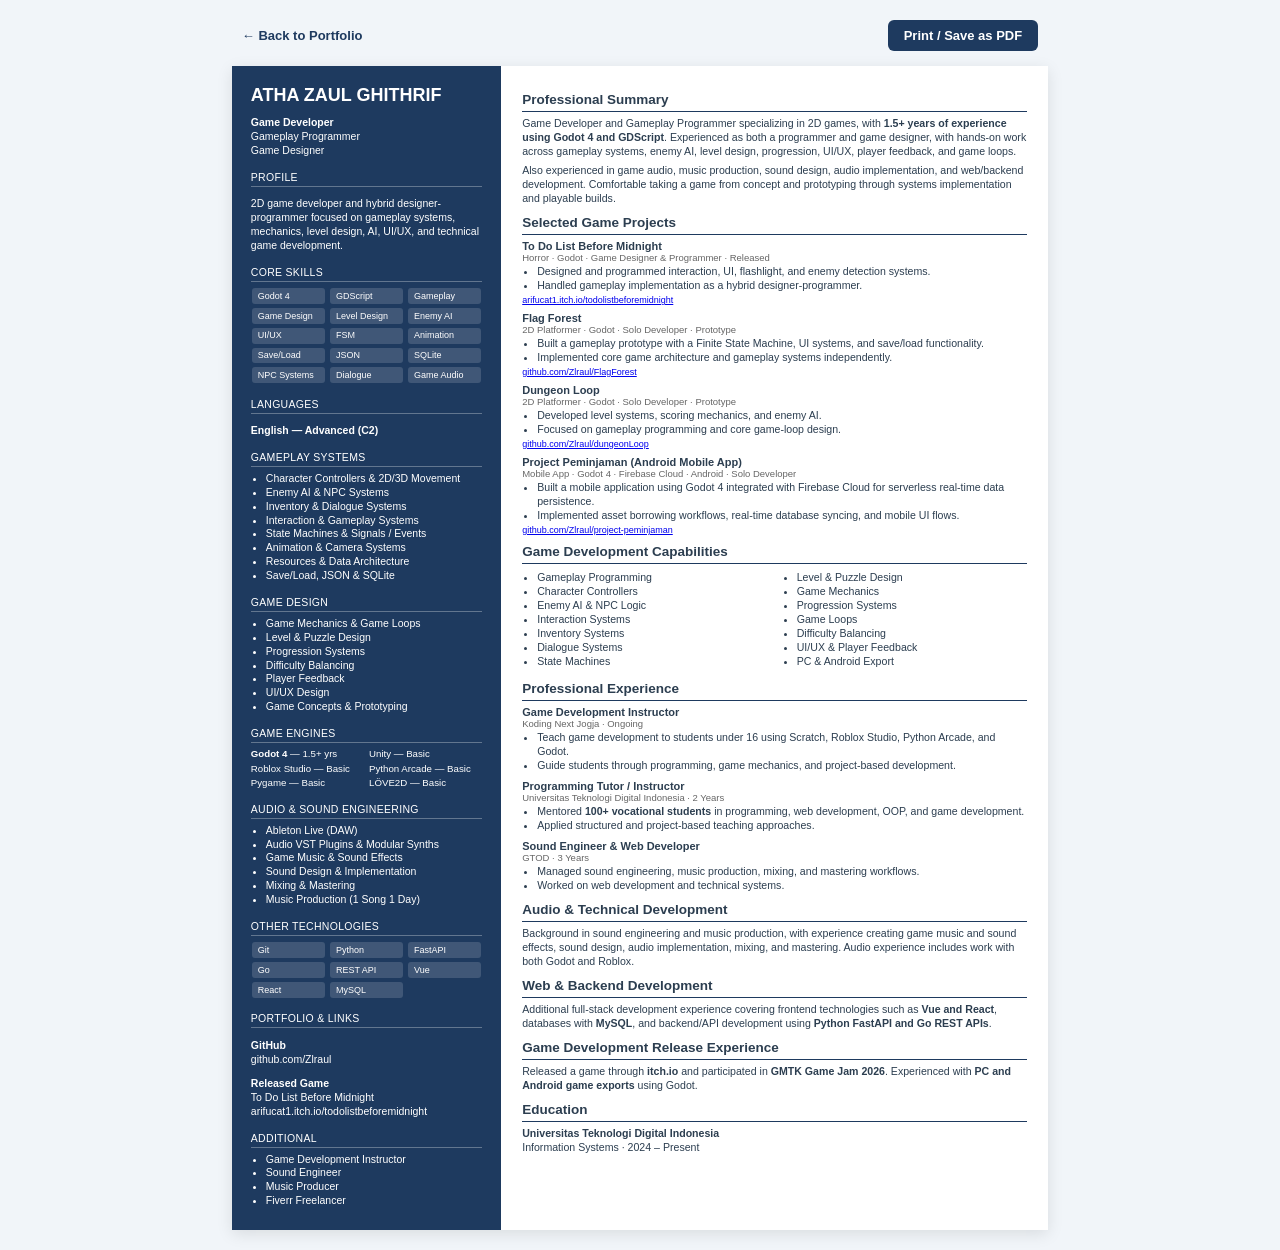
==== cv/Resume_GameDev.html @ 89fdb708 "first" ====
<!DOCTYPE html>
<html lang="en">
<head>
<meta charset="UTF-8">
<meta name="viewport" content="width=device-width, initial-scale=1.0">
<title>Atha Zaul Ghithrif - Game Developer Resume</title>

<style>

@page {
    size: Letter;
    margin: 0;
}

* {
    box-sizing: border-box;
}

body {
    margin: 0;
    font-family: "Segoe UI", Tahoma, sans-serif;
    background: #f1f5f9;
    color: #2c3e50;
    padding: 20px 0;
}

.top-bar {
    max-width: 216mm;
    margin: 0 auto 15px;
    display: flex;
    justify-content: space-between;
    align-items: center;
    padding: 0 10px;
}

.btn-print {
    background: #1e3a5f;
    color: white;
    border: none;
    padding: 8px 16px;
    border-radius: 6px;
    font-weight: bold;
    cursor: pointer;
    text-decoration: none;
    font-size: 13px;
}

.btn-back {
    color: #1e3a5f;
    text-decoration: none;
    font-weight: bold;
    font-size: 13px;
}

.container {
    width: 216mm;
    min-height: 279.4mm;
    margin: 0 auto;
    display: grid;
    grid-template-columns: 33% 67%;
    box-shadow: 0 4px 15px rgba(0,0,0,0.1);
    background: white;
}

/* =========================
   SIDEBAR
========================= */

.sidebar {
    background: #1e3a5f;
    color: white;
    padding: 19px 19px;
}

.sidebar h1 {
    font-size: 18px;
    margin: 0 0 4px 0;
    line-height: 1.15;
}

.sidebar p,
.sidebar li {
    font-size: 10.5px;
    line-height: 1.32;
}

.sidebar ul {
    padding-left: 15px;
    margin: 3px 0;
}

.section-title {
    margin-top: 13px;
    font-size: 10.5px;
    text-transform: uppercase;
    border-bottom: 1px solid rgba(255,255,255,0.3);
    padding-bottom: 3px;
    margin-bottom: 5px;
    letter-spacing: 0.3px;
}

.tag {
    display: inline-block;
    background: rgba(255,255,255,0.15);
    padding: 2.5px 6px;
    border-radius: 3px;
    margin: 1.5px 1px;
    font-size: 9px;
    line-height: 1.2;
}

.skill-grid {
    display: grid;
    grid-template-columns: repeat(3, 1fr);
    gap: 1px 3px;
}

.engine-grid {
    display: grid;
    grid-template-columns: 1fr 1fr;
    gap: 2px 5px;
}

.engine-grid div {
    font-size: 9.7px;
    line-height: 1.3;
}

.sidebar a {
    color: white;
    text-decoration: none;
}

/* =========================
   MAIN
========================= */

.main {
    padding: 17px 21px;
}

h2 {
    font-size: 13.5px;
    border-bottom: 1.5px solid #1e3a5f;
    padding-bottom: 3px;
    margin-top: 9px;
    margin-bottom: 5px;
    line-height: 1.2;
}

p,
.main li {
    font-size: 10.6px;
    line-height: 1.32;
}

.main p {
    margin: 3px 0 5px;
}

.main ul {
    padding-left: 15px;
    margin: 3px 0;
}

/* =========================
   PROJECTS
========================= */

.project {
    margin-bottom: 7px;
}

.project-title {
    font-weight: bold;
    font-size: 11px;
}

.project-meta {
    font-size: 9.5px;
    color: #666;
    margin-bottom: 2px;
}

.project-link {
    font-size: 9px;
    color: #1e3a5f;
}

.project ul {
    margin: 2px 0;
}

/* =========================
   EXPERIENCE
========================= */

.job {
    margin-bottom: 7px;
}

.job-title {
    font-weight: bold;
    font-size: 11px;
}

.job-meta {
    font-size: 9.5px;
    color: #666;
    margin-bottom: 2px;
}

.job ul {
    margin: 2px 0;
}

/* =========================
   TWO COLUMN CONTENT
========================= */

.content-grid {
    display: grid;
    grid-template-columns: 1fr 1fr;
    gap: 14px;
}

.compact-list {
    margin-top: 2px !important;
}

@media print {
    body {
        padding: 0;
        background: white;
    }
    .top-bar {
        display: none;
    }
    .container {
        box-shadow: none;
        width: 100%;
        height: 100%;
    }
}

</style>
</head>

<body>

<div class="top-bar">
    <a href="../index.html" class="btn-back">← Back to Portfolio</a>
    <button onclick="window.print()" class="btn-print">Print / Save as PDF</button>
</div>

<div class="container">

    <!-- =========================
         SIDEBAR
    ========================== -->

    <div class="sidebar">

        <h1>ATHA ZAUL GHITHRIF</h1>

        <p>
            <strong>Game Developer</strong><br>
            Gameplay Programmer<br>
            Game Designer
        </p>


        <div class="section-title">Profile</div>

        <p>
            2D game developer and hybrid designer-programmer focused on
            gameplay systems, mechanics, level design, AI, UI/UX,
            and technical game development.
        </p>


        <div class="section-title">Core Skills</div>

        <div class="skill-grid">
            <span class="tag">Godot 4</span>
            <span class="tag">GDScript</span>
            <span class="tag">Gameplay</span>
            <span class="tag">Game Design</span>
            <span class="tag">Level Design</span>
            <span class="tag">Enemy AI</span>
            <span class="tag">UI/UX</span>
            <span class="tag">FSM</span>
            <span class="tag">Animation</span>
            <span class="tag">Save/Load</span>
            <span class="tag">JSON</span>
            <span class="tag">SQLite</span>
            <span class="tag">NPC Systems</span>
            <span class="tag">Dialogue</span>
            <span class="tag">Game Audio</span>
        </div>

        <div class="section-title">Languages</div>

        <p style="font-size: 10.5px;">
            <strong>English — Advanced (C2)</strong>
        </p>


        <div class="section-title">Gameplay Systems</div>

        <ul>
            <li>Character Controllers & 2D/3D Movement</li>
            <li>Enemy AI & NPC Systems</li>
            <li>Inventory & Dialogue Systems</li>
            <li>Interaction & Gameplay Systems</li>
            <li>State Machines & Signals / Events</li>
            <li>Animation & Camera Systems</li>
            <li>Resources & Data Architecture</li>
            <li>Save/Load, JSON & SQLite</li>
        </ul>


        <div class="section-title">Game Design</div>

        <ul>
            <li>Game Mechanics & Game Loops</li>
            <li>Level & Puzzle Design</li>
            <li>Progression Systems</li>
            <li>Difficulty Balancing</li>
            <li>Player Feedback</li>
            <li>UI/UX Design</li>
            <li>Game Concepts & Prototyping</li>
        </ul>


        <div class="section-title">Game Engines</div>

        <div class="engine-grid">
            <div><strong>Godot 4</strong> — 1.5+ yrs</div>
            <div>Unity — Basic</div>
            <div>Roblox Studio — Basic</div>
            <div>Python Arcade — Basic</div>
            <div>Pygame — Basic</div>
            <div>LÖVE2D — Basic</div>
        </div>


        <div class="section-title">Audio & Sound Engineering</div>

        <ul>
            <li>Ableton Live (DAW)</li>
            <li>Audio VST Plugins & Modular Synths</li>
            <li>Game Music & Sound Effects</li>
            <li>Sound Design & Implementation</li>
            <li>Mixing & Mastering</li>
            <li>Music Production (1 Song 1 Day)</li>
        </ul>


        <div class="section-title">Other Technologies</div>

        <div class="skill-grid">
            <span class="tag">Git</span>
            <span class="tag">Python</span>
            <span class="tag">FastAPI</span>
            <span class="tag">Go</span>
            <span class="tag">REST API</span>
            <span class="tag">Vue</span>
            <span class="tag">React</span>
            <span class="tag">MySQL</span>
        </div>


        <div class="section-title">Portfolio & Links</div>

        <p>
            <strong>GitHub</strong><br>
            <a href="https://github.com/Zlraul" target="_blank">github.com/Zlraul</a>
        </p>

        <p>
            <strong>Released Game</strong><br>
            To Do List Before Midnight<br>
            <a href="https://arifucat1.itch.io/todolistbeforemidnight" target="_blank">arifucat1.itch.io/todolistbeforemidnight</a>
        </p>


        <div class="section-title">Additional</div>

        <ul>
            <li>Game Development Instructor</li>
            <li>Sound Engineer</li>
            <li>Music Producer</li>
            <li>Fiverr Freelancer</li>
        </ul>

    </div>


    <!-- =========================
         MAIN
    ========================== -->

    <div class="main">

        <h2>Professional Summary</h2>

        <p>
            Game Developer and Gameplay Programmer specializing in 2D games,
            with <strong>1.5+ years of experience using Godot 4 and GDScript</strong>.
            Experienced as both a programmer and game designer, with hands-on
            work across gameplay systems, enemy AI, level design, progression,
            UI/UX, player feedback, and game loops.
        </p>

        <p>
            Also experienced in game audio, music production, sound design,
            audio implementation, and web/backend development. Comfortable
            taking a game from concept and prototyping through systems
            implementation and playable builds.
        </p>


        <h2>Selected Game Projects</h2>


        <div class="project">

            <div class="project-title">
                To Do List Before Midnight
            </div>

            <div class="project-meta">
                Horror · Godot · Game Designer & Programmer · Released
            </div>

            <ul>
                <li>
                    Designed and programmed interaction, UI, flashlight,
                    and enemy detection systems.
                </li>
                <li>
                    Handled gameplay implementation as a hybrid designer-programmer.
                </li>
            </ul>

            <div class="project-link">
                <a href="https://arifucat1.itch.io/todolistbeforemidnight" target="_blank">arifucat1.itch.io/todolistbeforemidnight</a>
            </div>

        </div>


        <div class="project">

            <div class="project-title">
                Flag Forest
            </div>

            <div class="project-meta">
                2D Platformer · Godot · Solo Developer · Prototype
            </div>

            <ul>
                <li>
                    Built a gameplay prototype with a Finite State Machine,
                    UI systems, and save/load functionality.
                </li>
                <li>
                    Implemented core game architecture and gameplay systems independently.
                </li>
            </ul>

            <div class="project-link">
                <a href="https://github.com/Zlraul/FlagForest" target="_blank">github.com/Zlraul/FlagForest</a>
            </div>

        </div>


        <div class="project">

            <div class="project-title">
                Dungeon Loop
            </div>

            <div class="project-meta">
                2D Platformer · Godot · Solo Developer · Prototype
            </div>

            <ul>
                <li>
                    Developed level systems, scoring mechanics, and enemy AI.
                </li>
                <li>
                    Focused on gameplay programming and core game-loop design.
                </li>
            </ul>

            <div class="project-link">
                <a href="https://github.com/Zlraul/dungeonLoop" target="_blank">github.com/Zlraul/dungeonLoop</a>
            </div>

        </div>


        <div class="project">

            <div class="project-title">
                Project Peminjaman (Android Mobile App)
            </div>

            <div class="project-meta">
                Mobile App · Godot 4 · Firebase Cloud · Android · Solo Developer
            </div>

            <ul>
                <li>
                    Built a mobile application using Godot 4 integrated with Firebase Cloud for serverless real-time data persistence.
                </li>
                <li>
                    Implemented asset borrowing workflows, real-time database syncing, and mobile UI flows.
                </li>
            </ul>

            <div class="project-link">
                <a href="https://github.com/Zlraul/project-peminjaman" target="_blank">github.com/Zlraul/project-peminjaman</a>
            </div>

        </div>


        <h2>Game Development Capabilities</h2>

        <div class="content-grid">

            <div>
                <ul class="compact-list">
                    <li>Gameplay Programming</li>
                    <li>Character Controllers</li>
                    <li>Enemy AI & NPC Logic</li>
                    <li>Interaction Systems</li>
                    <li>Inventory Systems</li>
                    <li>Dialogue Systems</li>
                    <li>State Machines</li>
                </ul>
            </div>

            <div>
                <ul class="compact-list">
                    <li>Level & Puzzle Design</li>
                    <li>Game Mechanics</li>
                    <li>Progression Systems</li>
                    <li>Game Loops</li>
                    <li>Difficulty Balancing</li>
                    <li>UI/UX & Player Feedback</li>
                    <li>PC & Android Export</li>
                </ul>
            </div>

        </div>


        <h2>Professional Experience</h2>


        <div class="job">

            <div class="job-title">
                Game Development Instructor
            </div>

            <div class="job-meta">
                Koding Next Jogja · Ongoing
            </div>

            <ul>
                <li>
                    Teach game development to students under 16 using
                    Scratch, Roblox Studio, Python Arcade, and Godot.
                </li>
                <li>
                    Guide students through programming, game mechanics,
                    and project-based development.
                </li>
            </ul>

        </div>


        <div class="job">

            <div class="job-title">
                Programming Tutor / Instructor
            </div>

            <div class="job-meta">
                Universitas Teknologi Digital Indonesia · 2 Years
            </div>

            <ul>
                <li>
                    Mentored <strong>100+ vocational students</strong> in
                    programming, web development, OOP, and game development.
                </li>
                <li>
                    Applied structured and project-based teaching approaches.
                </li>
            </ul>

        </div>


        <div class="job">

            <div class="job-title">
                Sound Engineer & Web Developer
            </div>

            <div class="job-meta">
                GTOD · 3 Years
            </div>

            <ul>
                <li>
                    Managed sound engineering, music production,
                    mixing, and mastering workflows.
                </li>
                <li>
                    Worked on web development and technical systems.
                </li>
            </ul>

        </div>


        <h2>Audio & Technical Development</h2>

        <p>
            Background in sound engineering and music production, with
            experience creating game music and sound effects, sound design,
            audio implementation, mixing, and mastering. Audio experience
            includes work with both Godot and Roblox.
        </p>


        <h2>Web & Backend Development</h2>

        <p>
            Additional full-stack development experience covering frontend
            technologies such as <strong>Vue and React</strong>, databases
            with <strong>MySQL</strong>, and backend/API development using
            <strong>Python FastAPI and Go REST APIs</strong>.
        </p>


        <h2>Game Development Release Experience</h2>

        <p>
            Released a game through <strong>itch.io</strong> and participated
            in <strong>GMTK Game Jam 2026</strong>. Experienced with
            <strong>PC and Android game exports</strong> using Godot.
        </p>


        <h2>Education</h2>

        <p>
            <strong>Universitas Teknologi Digital Indonesia</strong><br>
            Information Systems · 2024 – Present
        </p>

    </div>

</div>

</body>
</html>
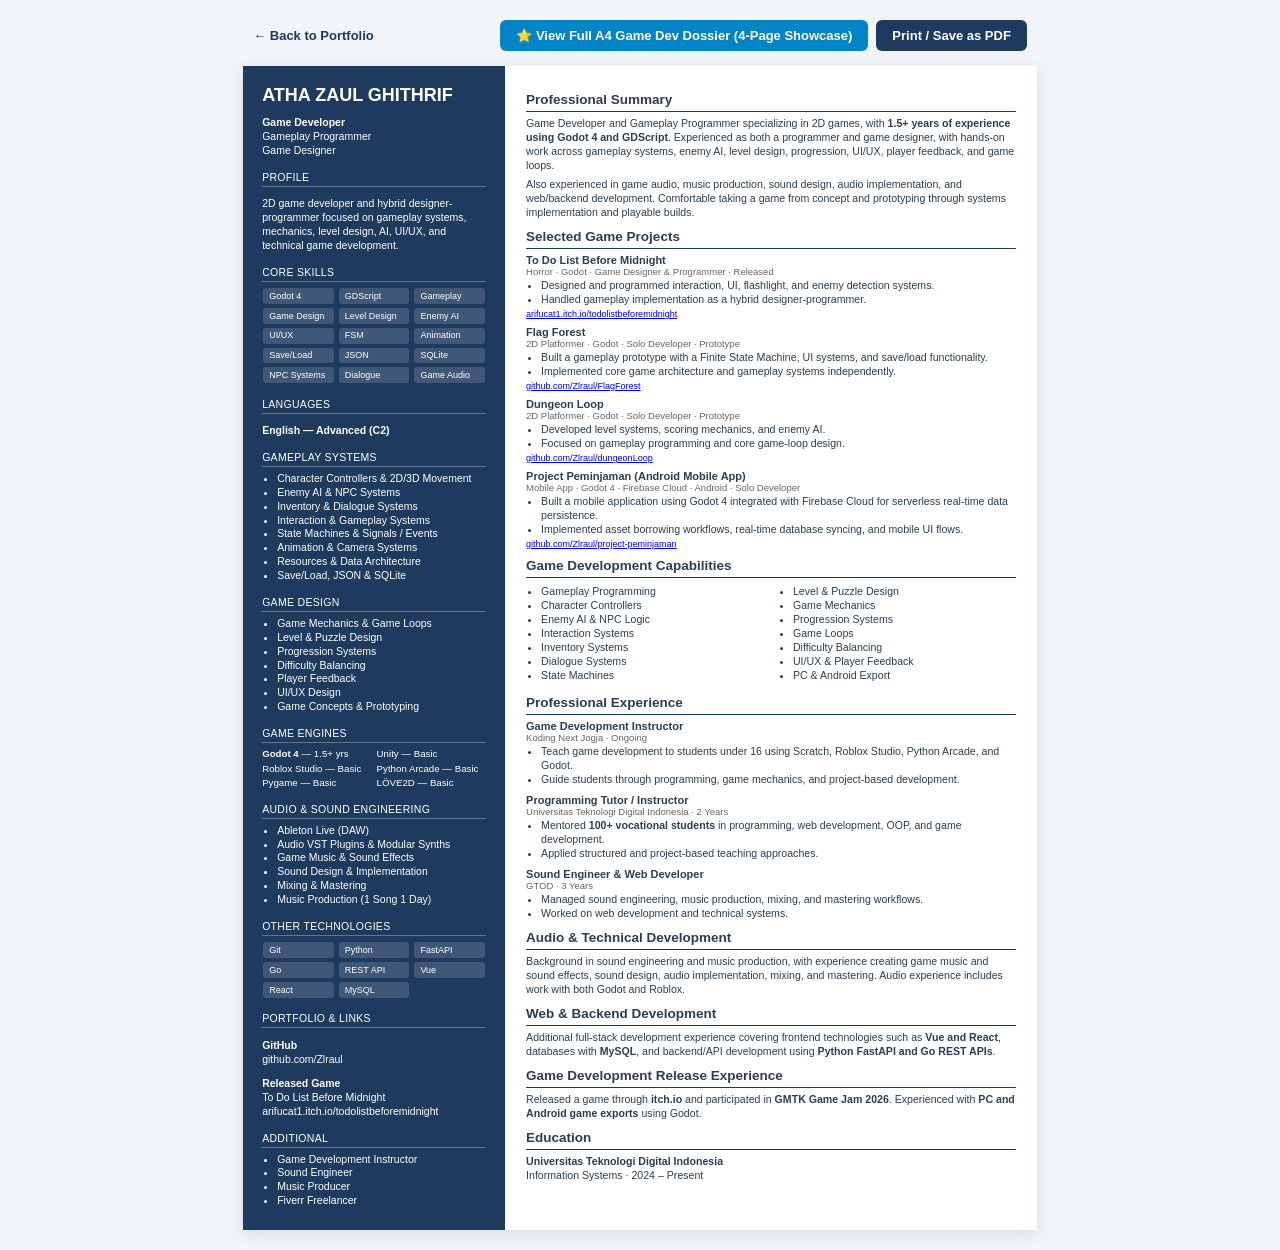
==== commit eaf407e5: "update2" ====
--- a/cv/Resume_GameDev.html
+++ b/cv/Resume_GameDev.html
@@ -8,7 +8,7 @@
 <style>
 
 @page {
-    size: Letter;
+    size: A4;
     margin: 0;
 }
 
@@ -25,12 +25,13 @@
 }
 
 .top-bar {
-    max-width: 216mm;
+    max-width: 210mm;
     margin: 0 auto 15px;
     display: flex;
     justify-content: space-between;
     align-items: center;
     padding: 0 10px;
+    gap: 10px;
 }
 
 .btn-print {
@@ -45,6 +46,19 @@
     font-size: 13px;
 }
 
+.btn-dossier {
+    background: #0284c7;
+    color: white;
+    padding: 8px 16px;
+    border-radius: 6px;
+    font-weight: bold;
+    text-decoration: none;
+    font-size: 13px;
+    display: inline-flex;
+    align-items: center;
+    gap: 5px;
+}
+
 .btn-back {
     color: #1e3a5f;
     text-decoration: none;
@@ -53,8 +67,8 @@
 }
 
 .container {
-    width: 216mm;
-    min-height: 279.4mm;
+    width: 210mm;
+    min-height: 297mm;
     margin: 0 auto;
     display: grid;
     grid-template-columns: 33% 67%;
@@ -250,7 +264,12 @@
 
 <div class="top-bar">
     <a href="../index.html" class="btn-back">← Back to Portfolio</a>
-    <button onclick="window.print()" class="btn-print">Print / Save as PDF</button>
+    <div style="display: flex; gap: 8px;">
+        <a href="../../Portofoliopdf/index.html" target="_blank" class="btn-dossier">
+            ⭐ View Full A4 Game Dev Dossier (4-Page Showcase)
+        </a>
+        <button onclick="window.print()" class="btn-print">Print / Save as PDF</button>
+    </div>
 </div>
 
 <div class="container">
